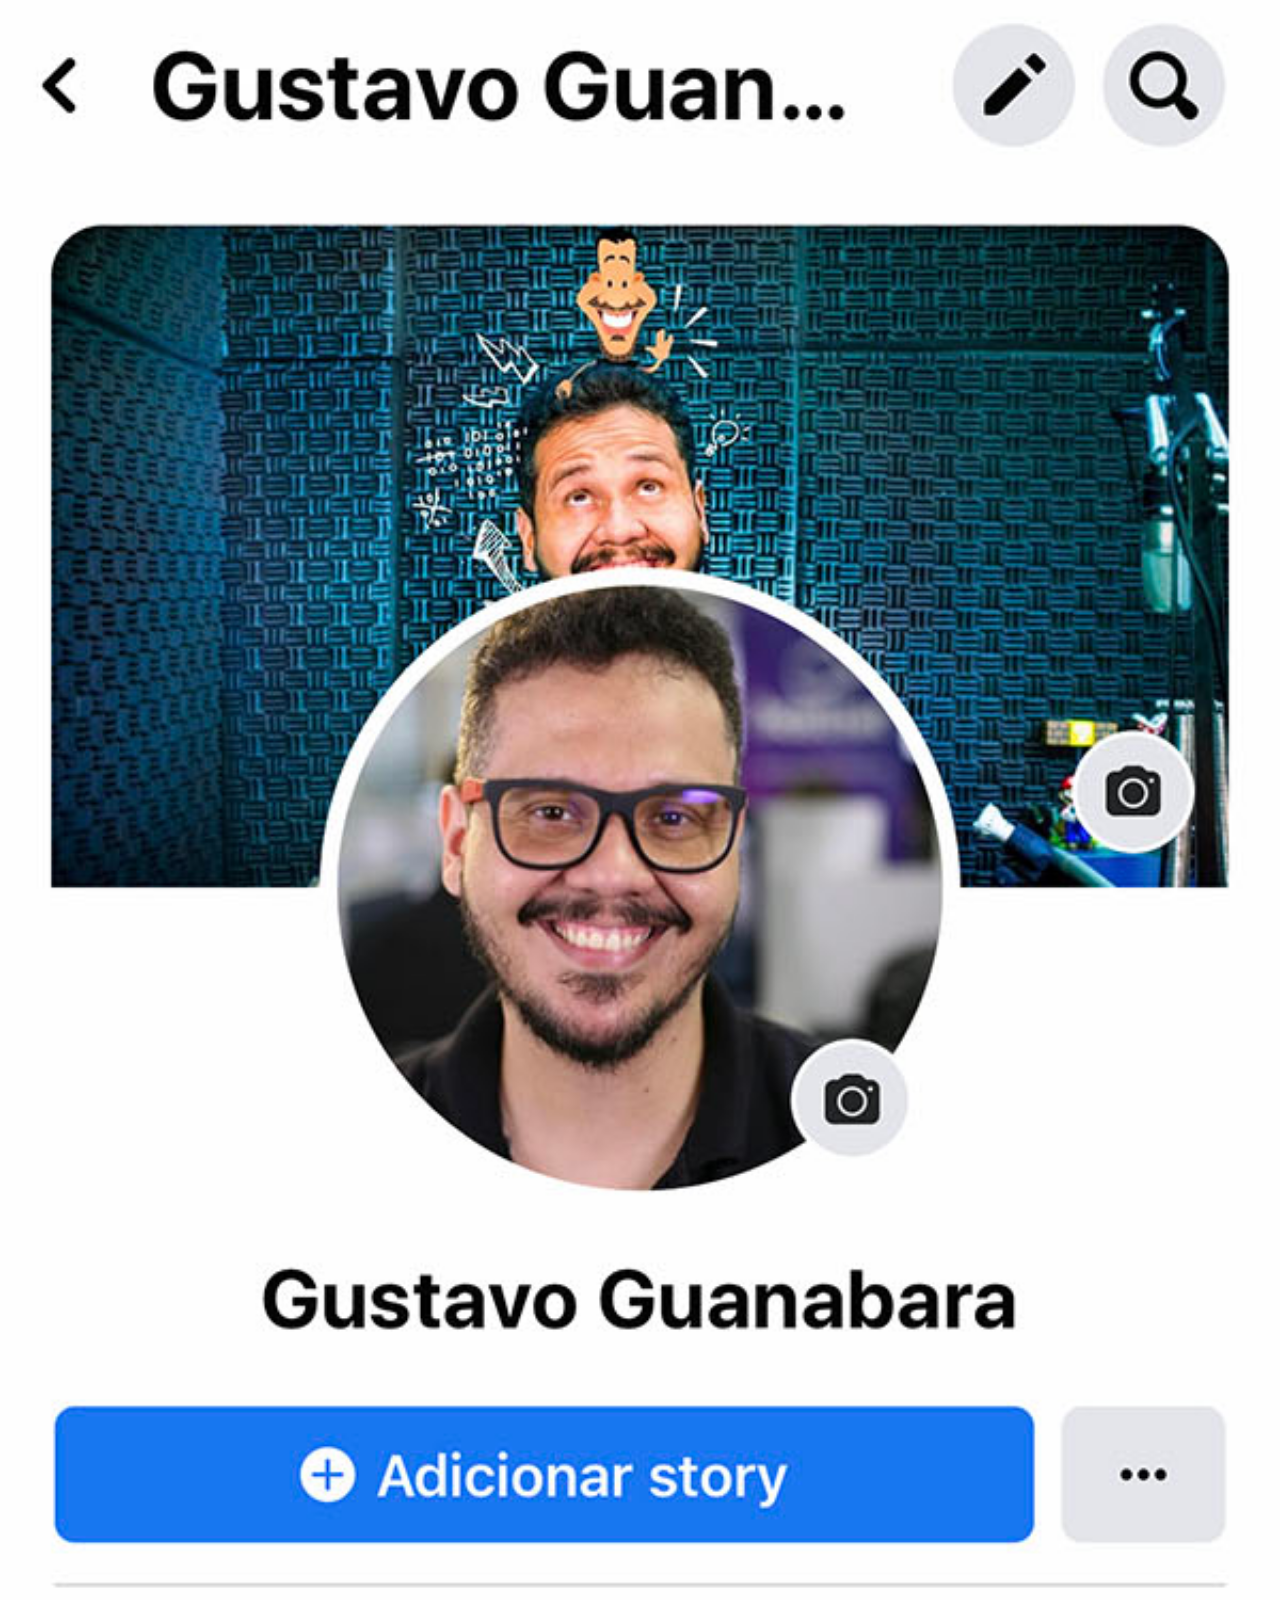
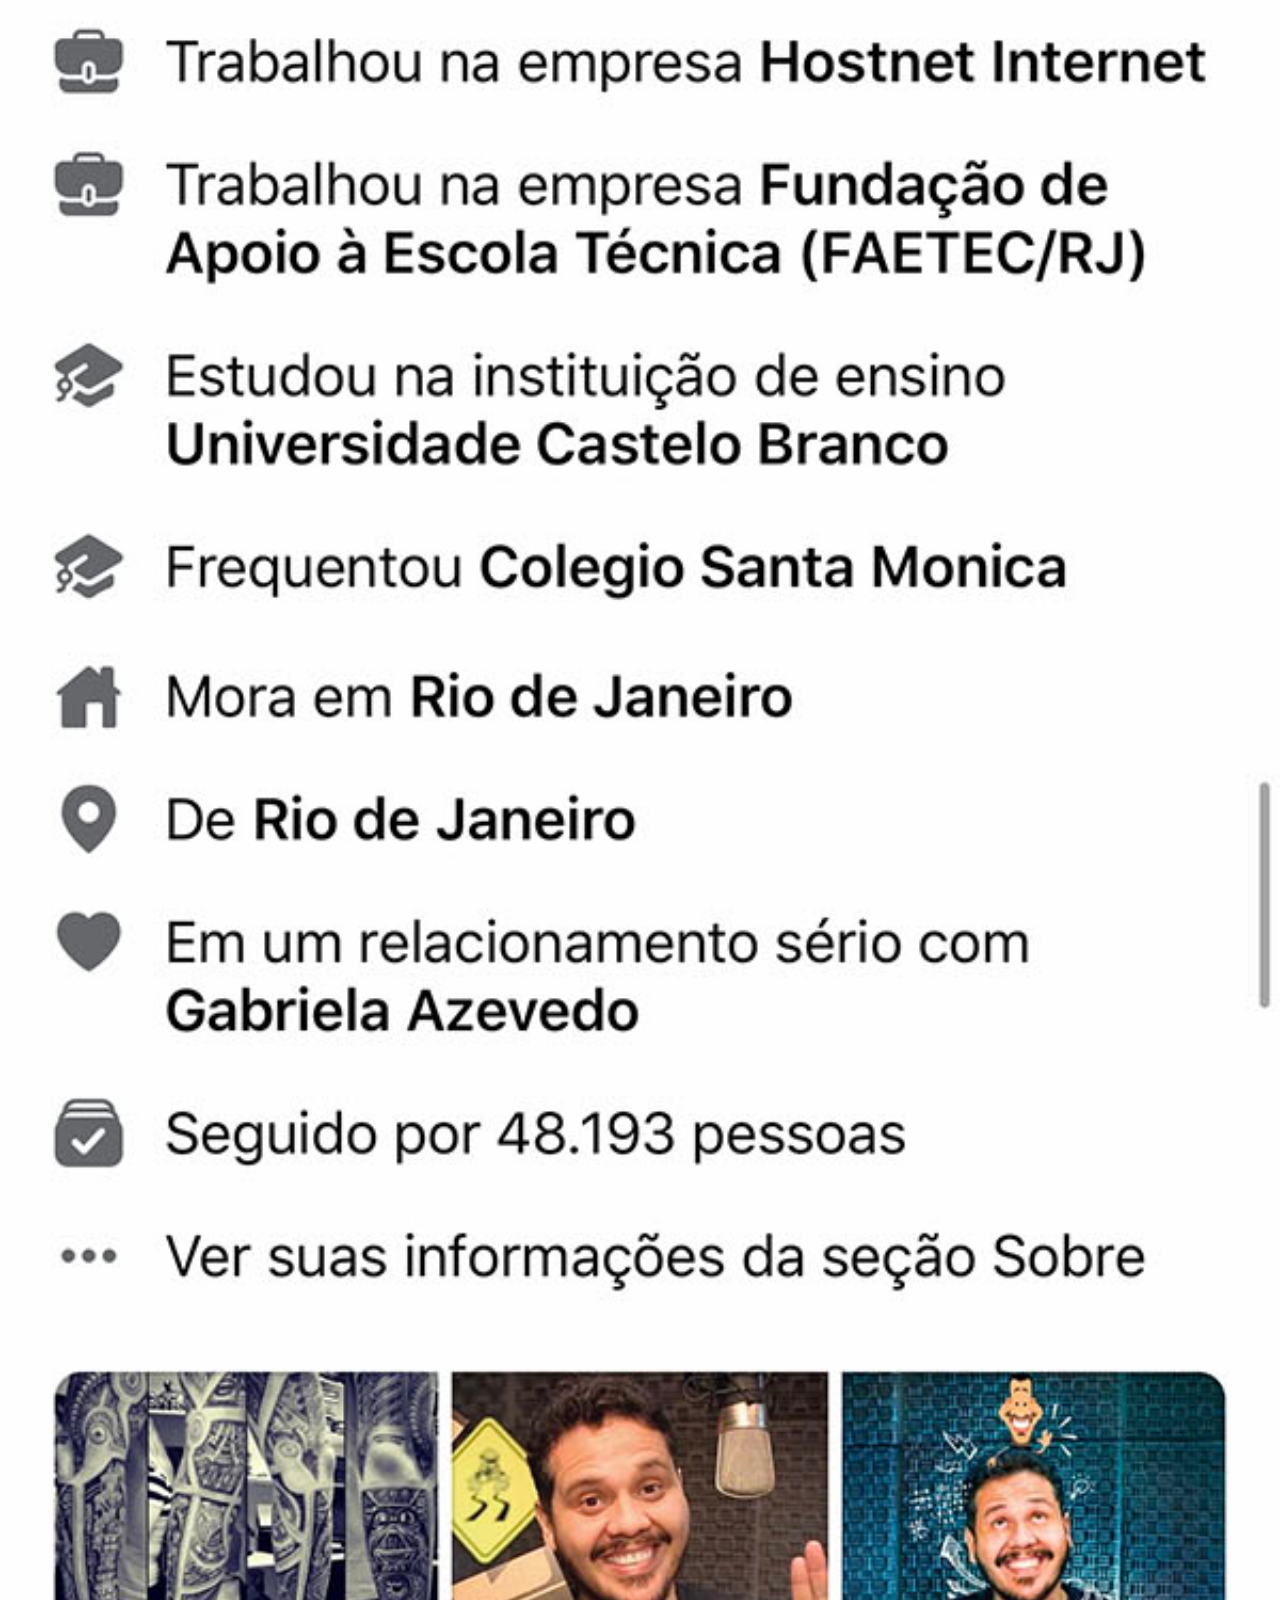
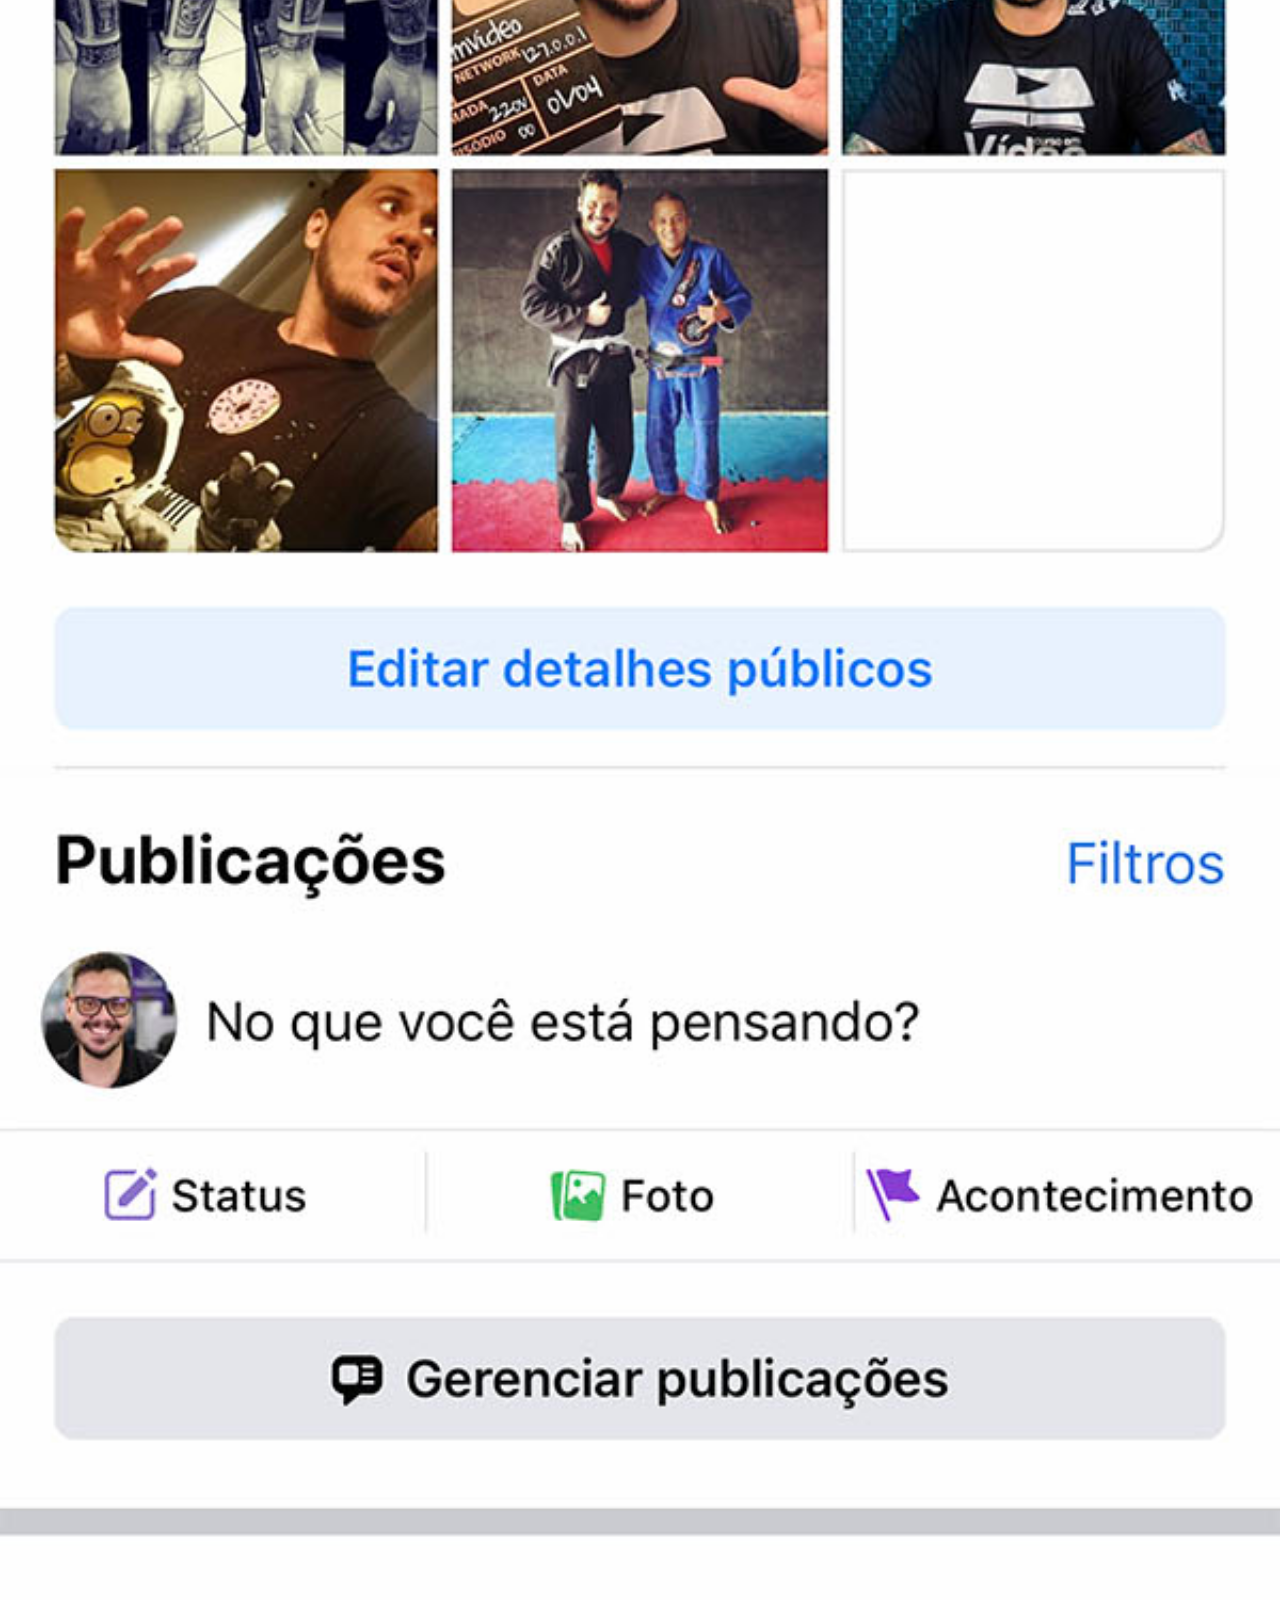
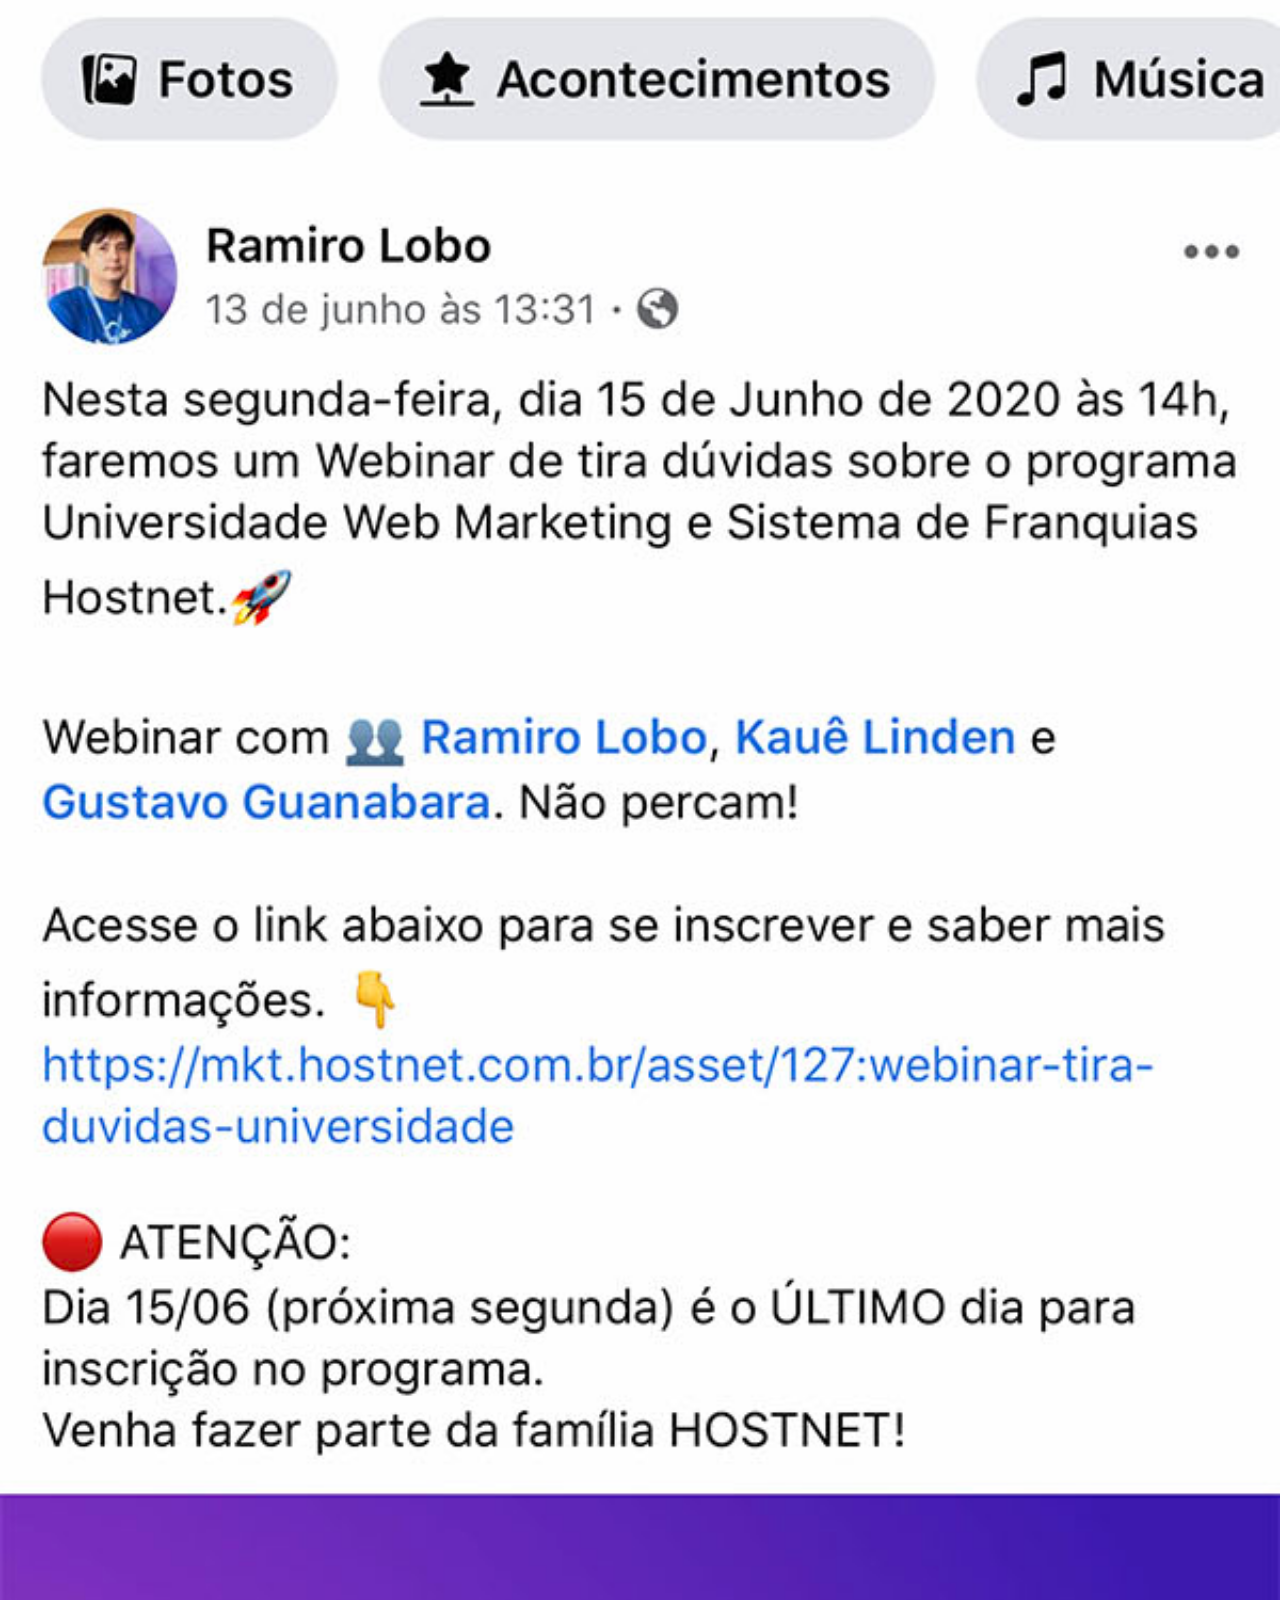
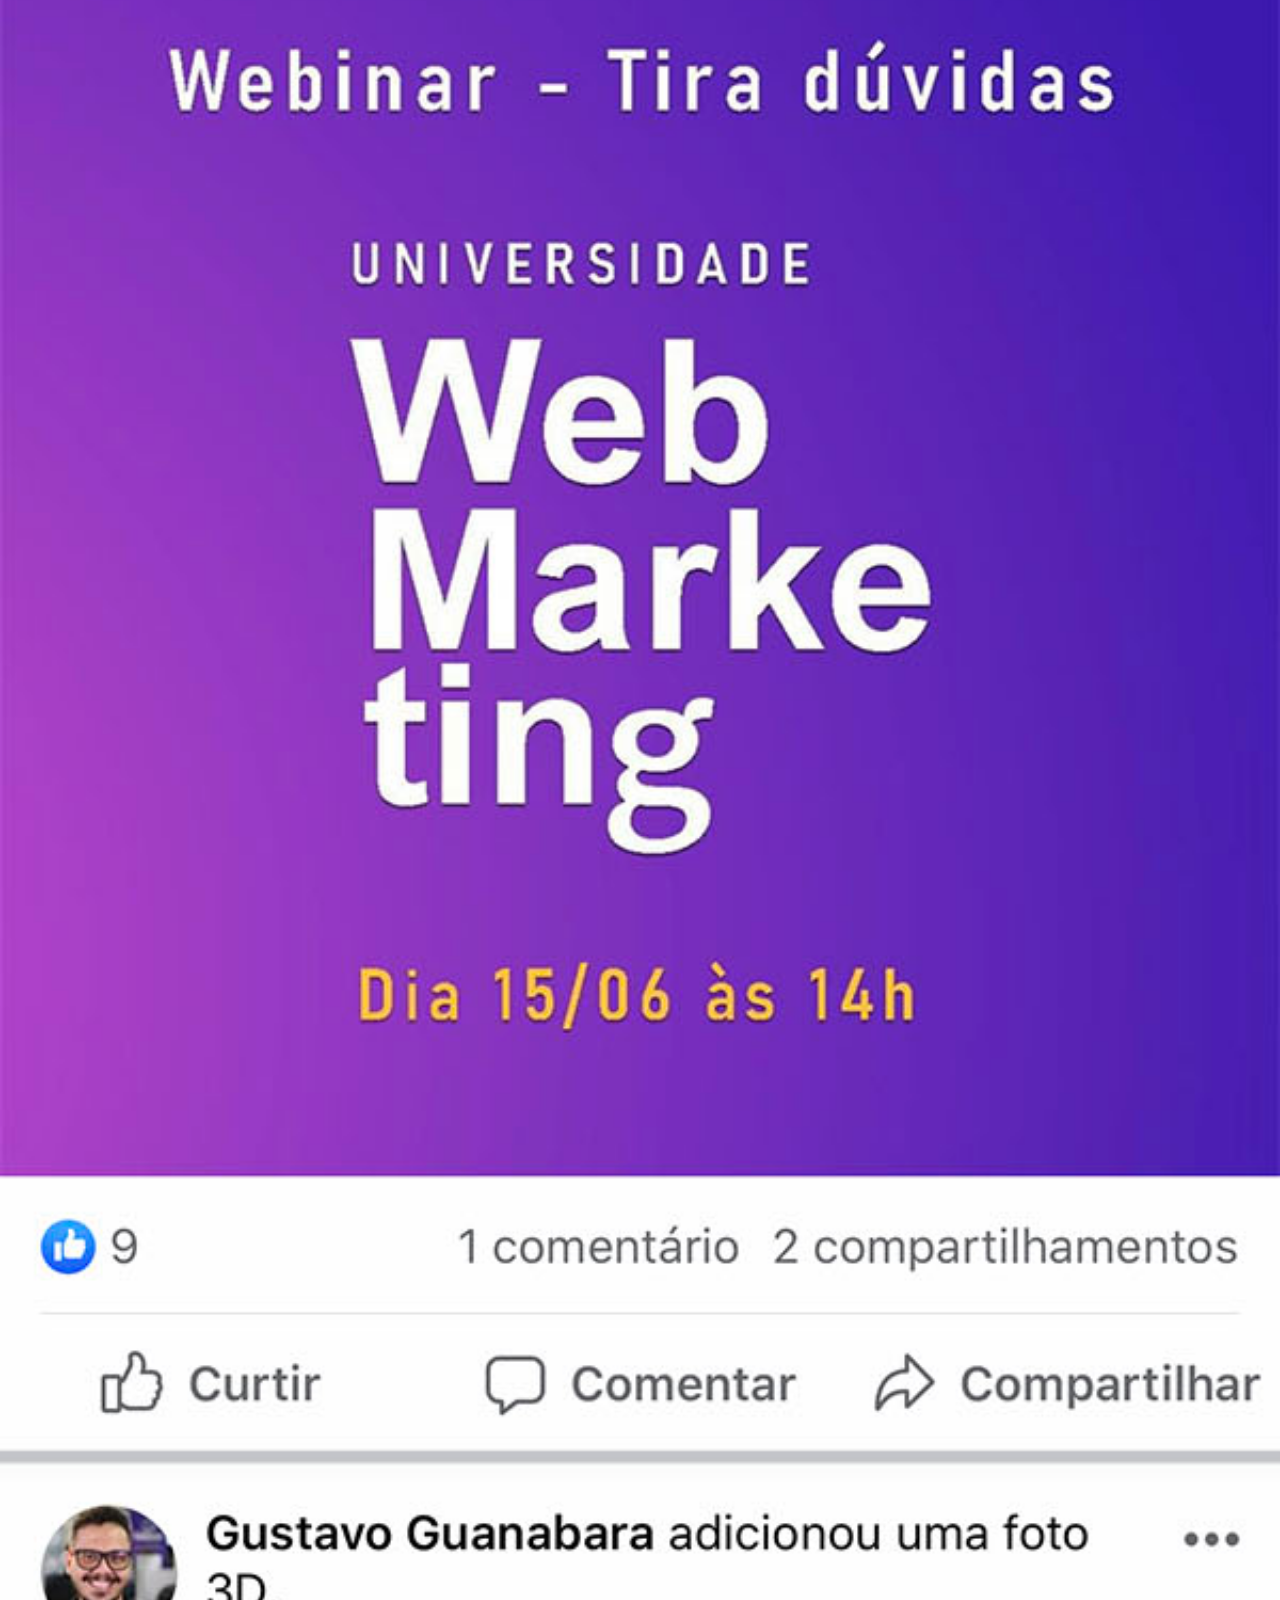
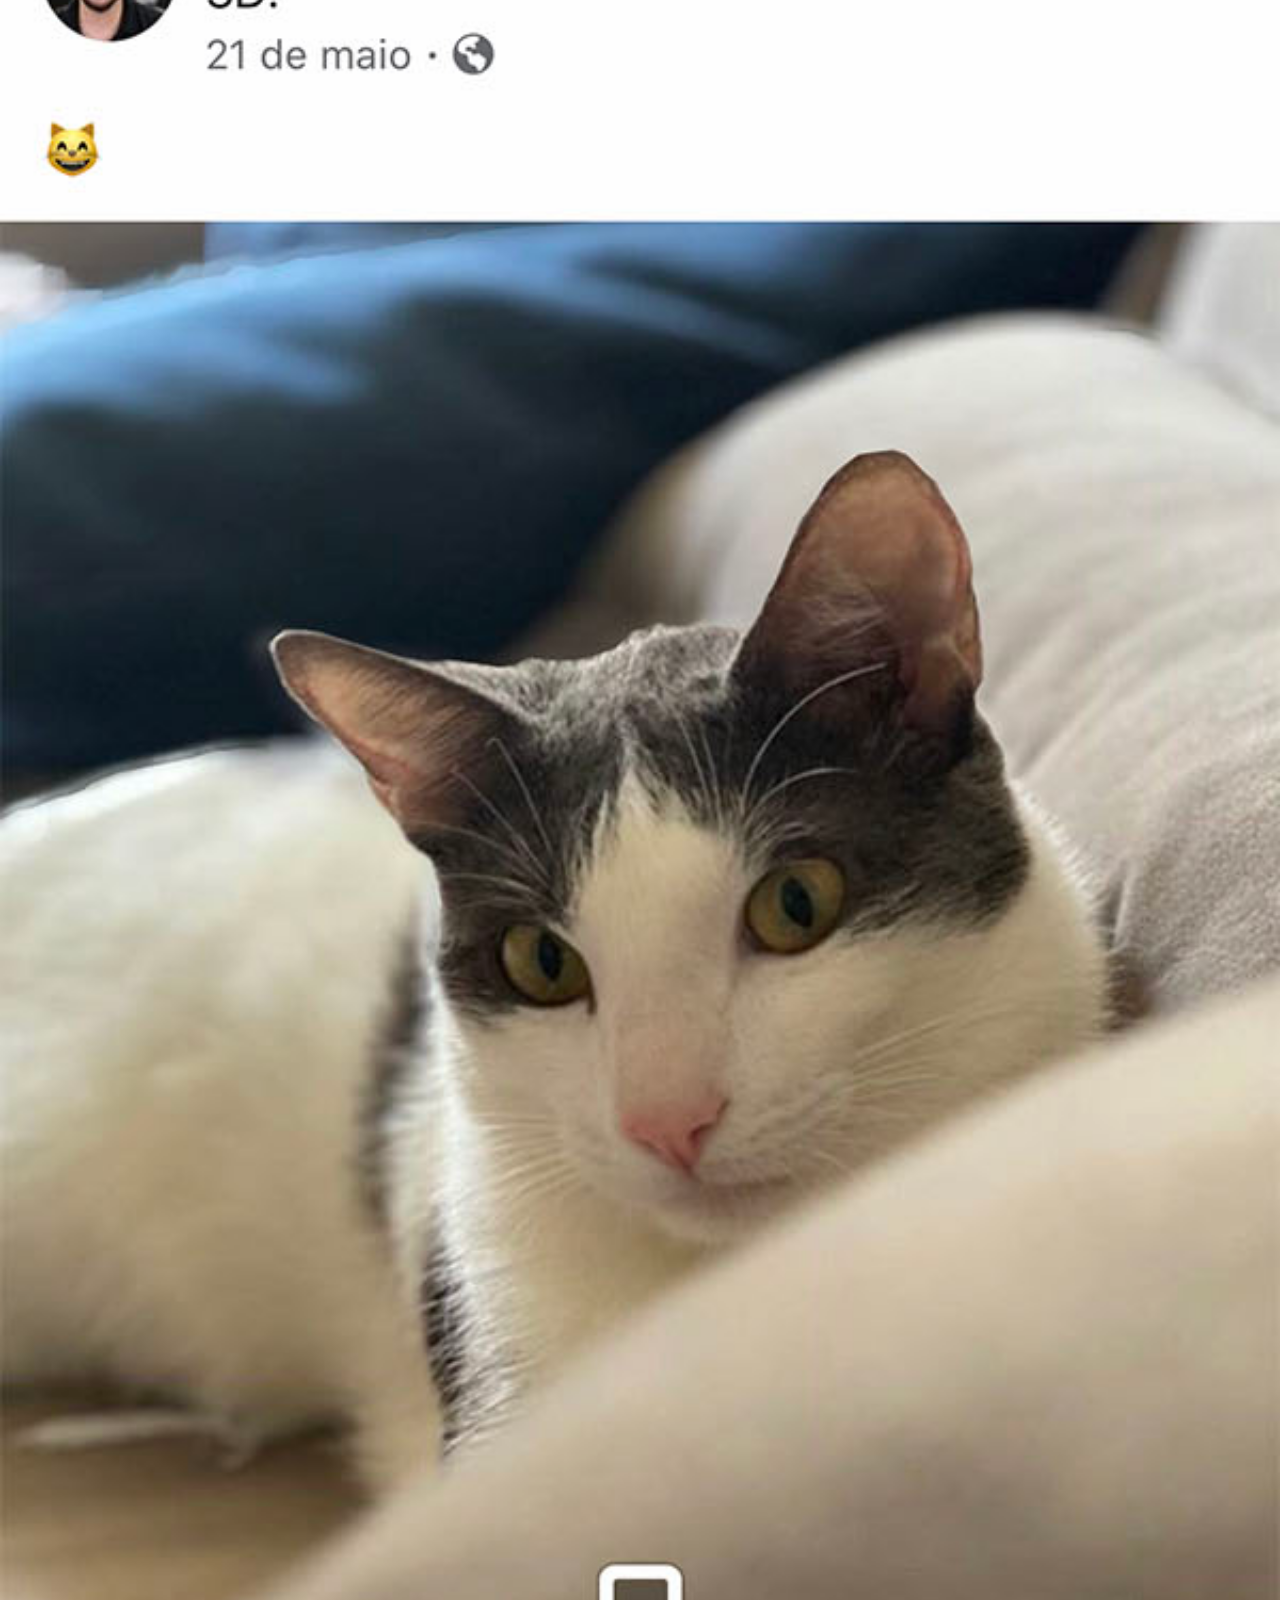
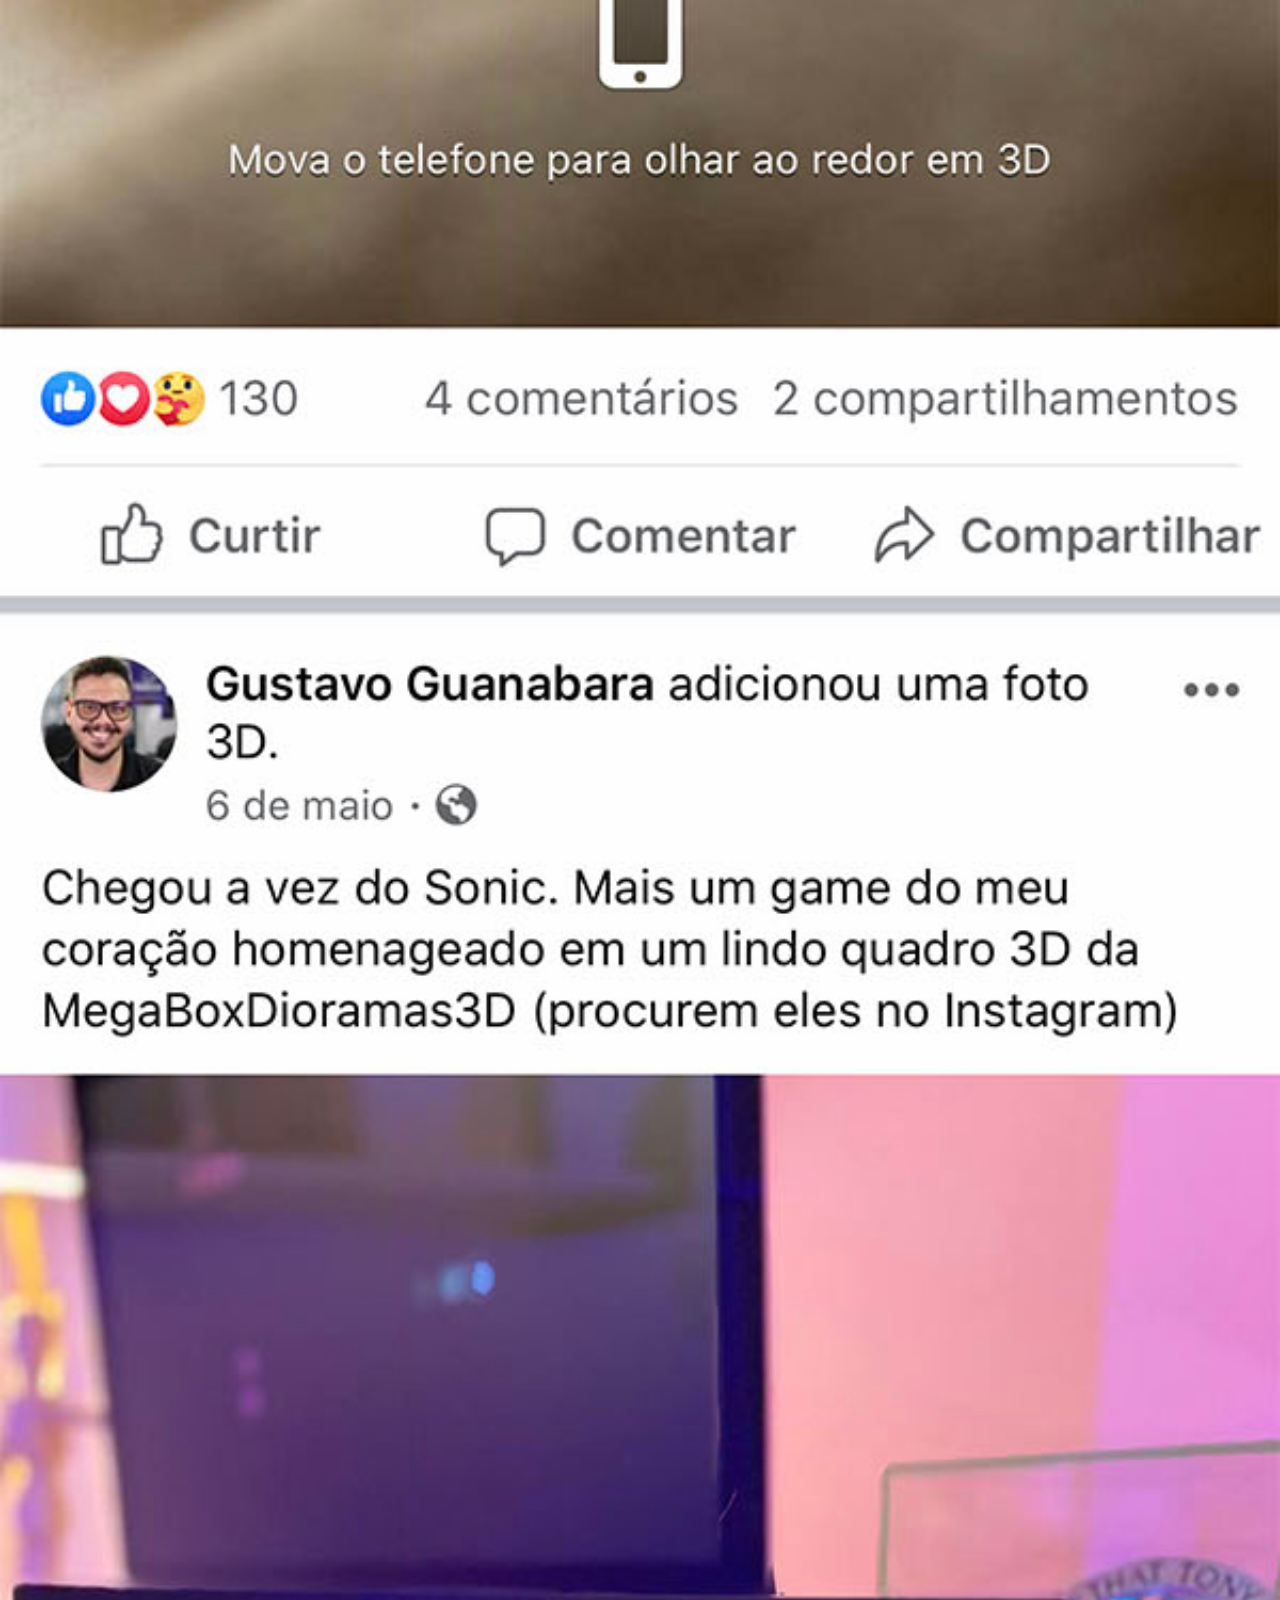
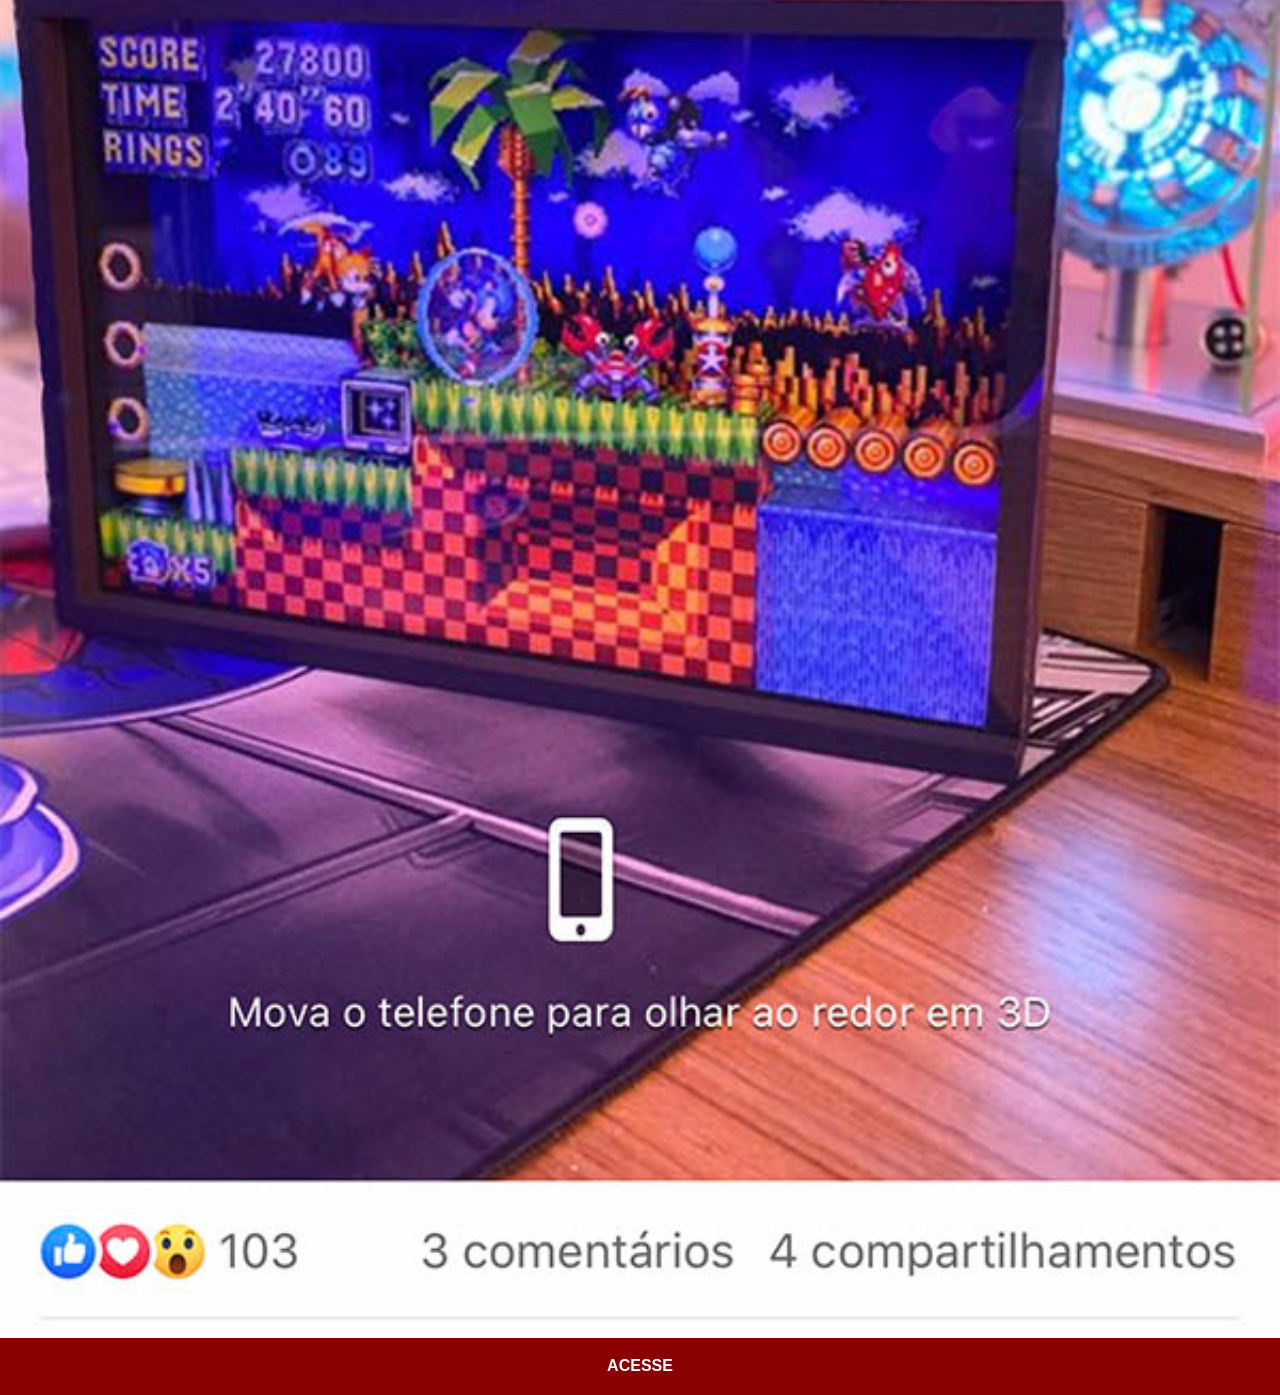
==== facebook.html @ 12e4f019 "atualizei links das paginas sociais" ====
<!DOCTYPE html>
<html lang="pt-br">
<head>
    <meta charset="UTF-8">
    <meta name="viewport" content="width=device-width, initial-scale=1.0">
    <title>Facebook</title>
    <link rel="stylesheet" href="estilos/social.css">
</head>
<body>
    <img src="imagens/tela-facebook.jpg" alt="Facebook">
    <a href="https://www.facebook.com/lais.ferreira.637560?rdid=MnCzOfsJ5XdXARLX&share_url=https%3A%2F%2Fwww.facebook.com%2Fshare%2F1FwnsKgaJ2%2F#" target="_blank">ACESSE</a>
</body>
</html>
---- estilos/social.css ----
@charset 'UTF-8';

  * {
            margin: 0px;
            padding: 0px;
            font-family: Arial, Helvetica, sans-serif;
        }

        ::-webkit-scrollbar {
            width: 0px;
            height: 0px;
        }


        img {
            width: 100vw;

        }

    

        a {
            display: block;
            background-color: darkred;
            color: white;
            padding: 20px;
            text-align: center;
            font-weight: bolder;
            text-decoration: none;
            margin-top: -5px;
        }

        a:hover {
            background-color: red;
        }
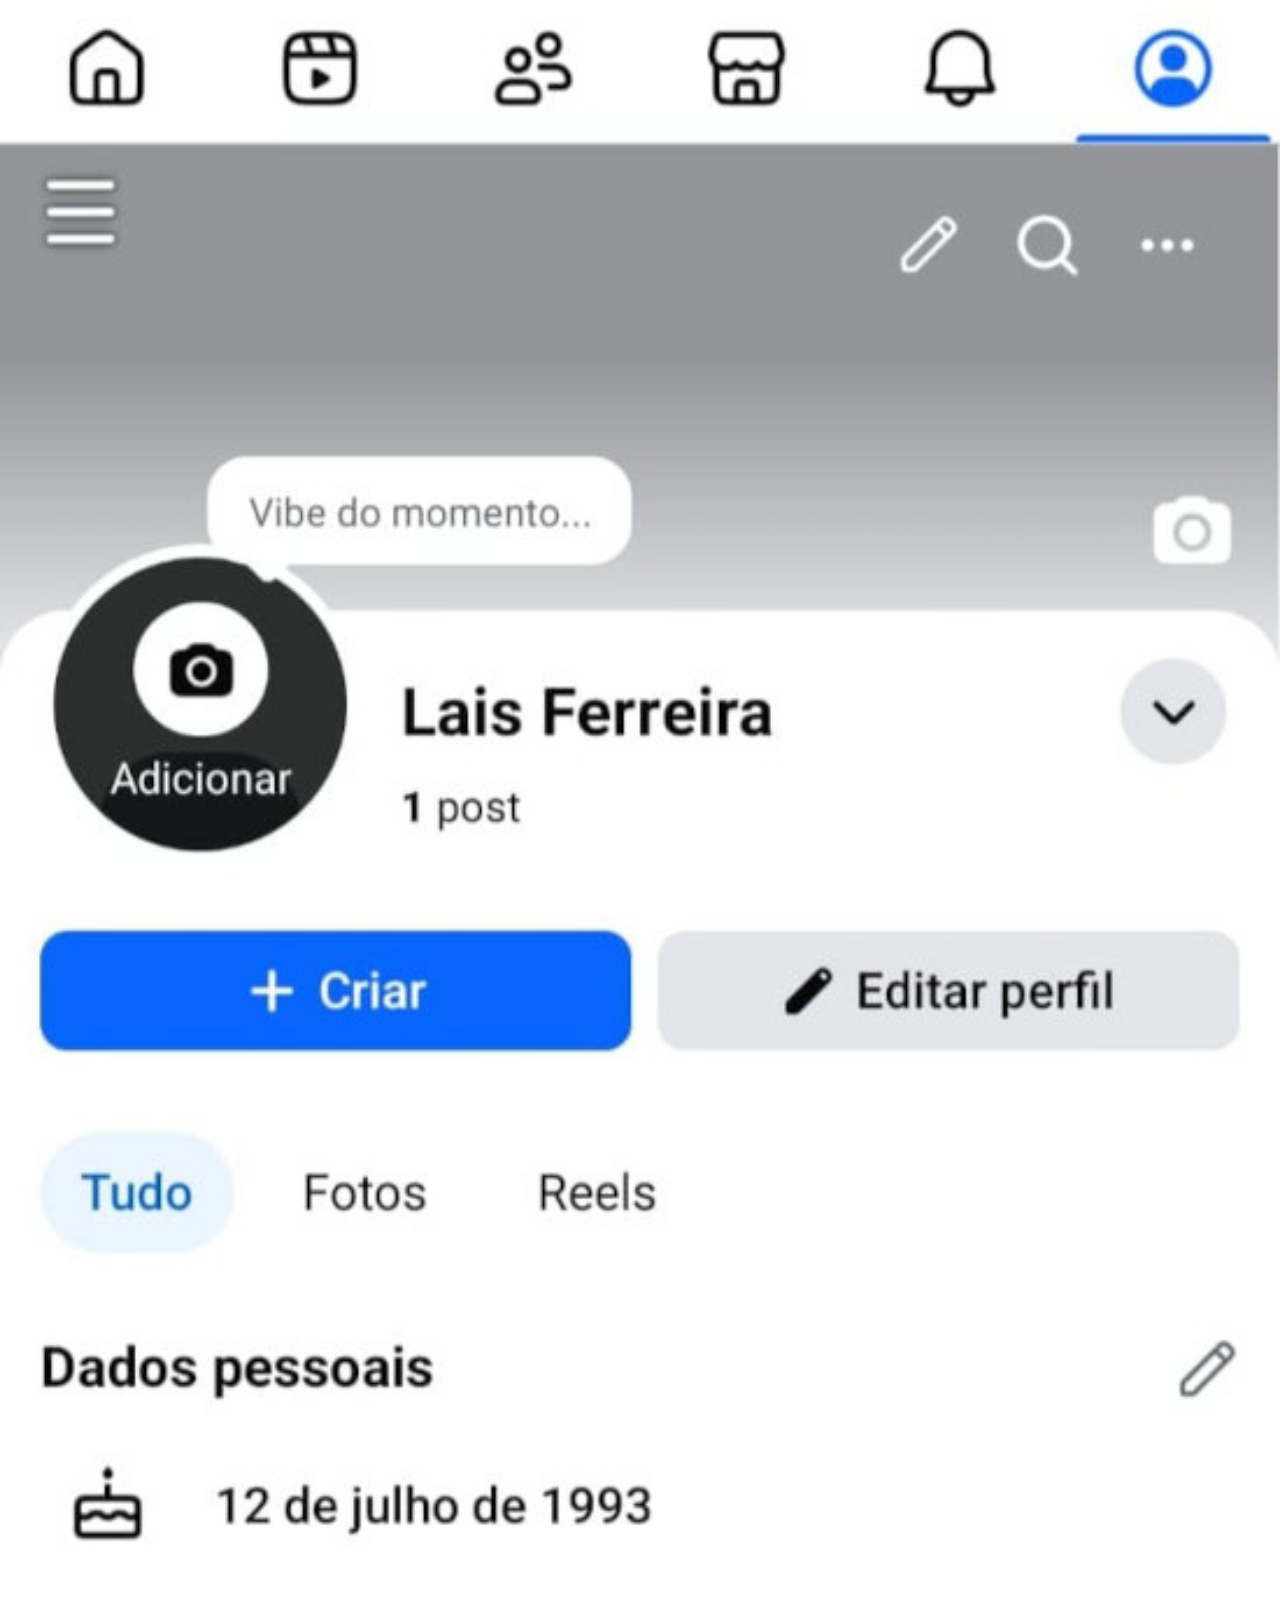
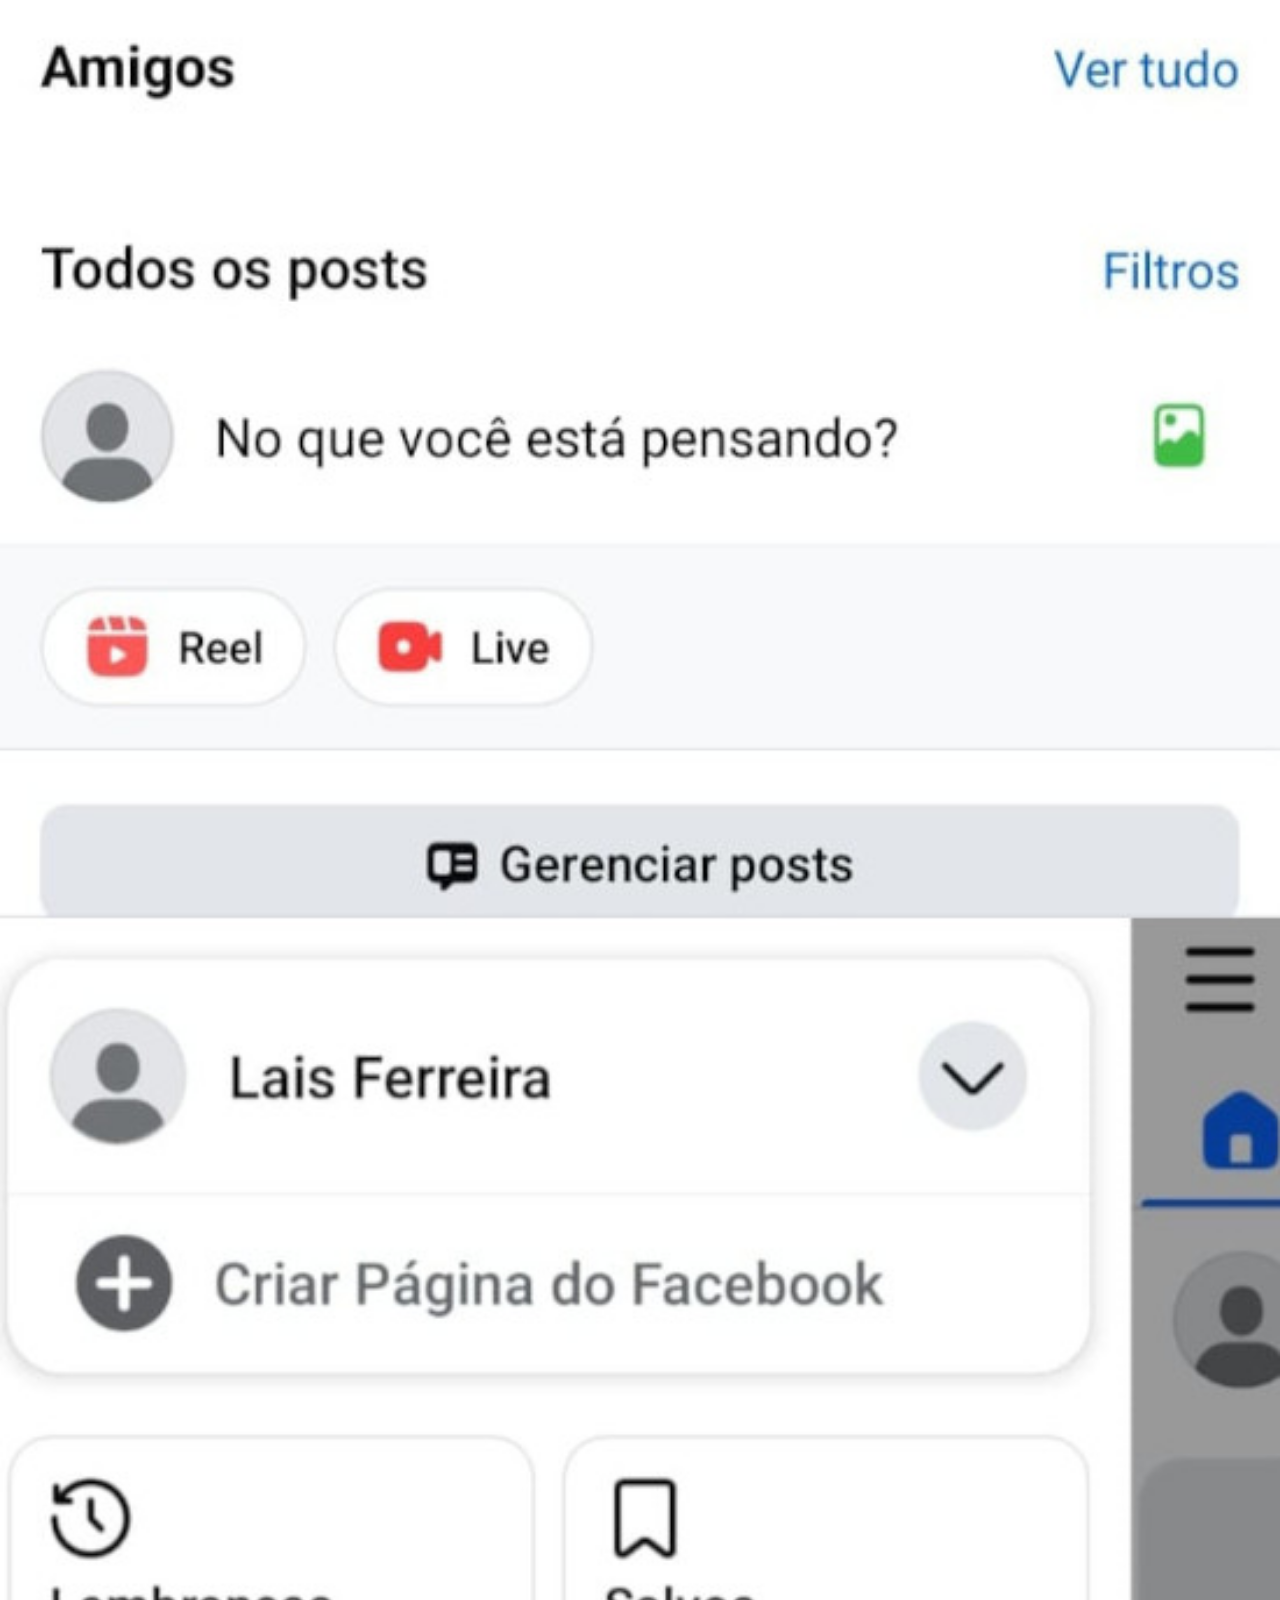
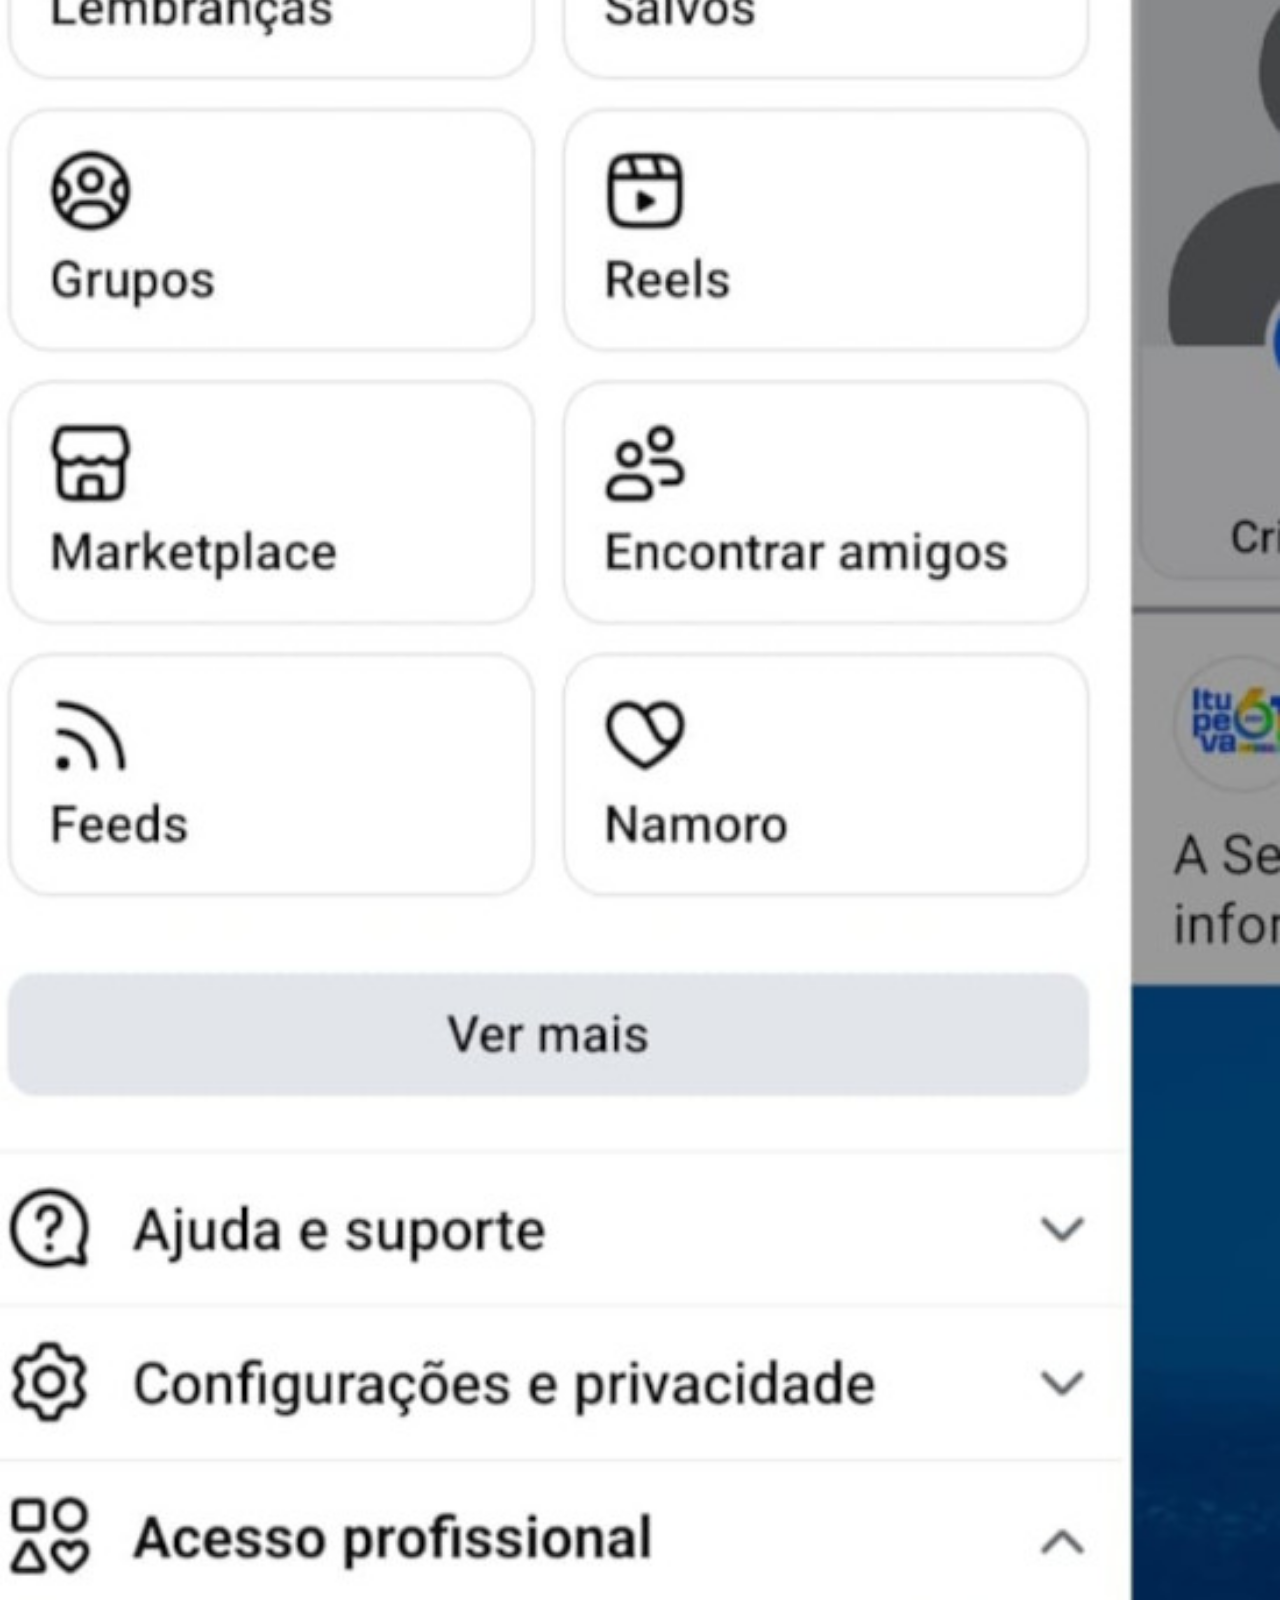
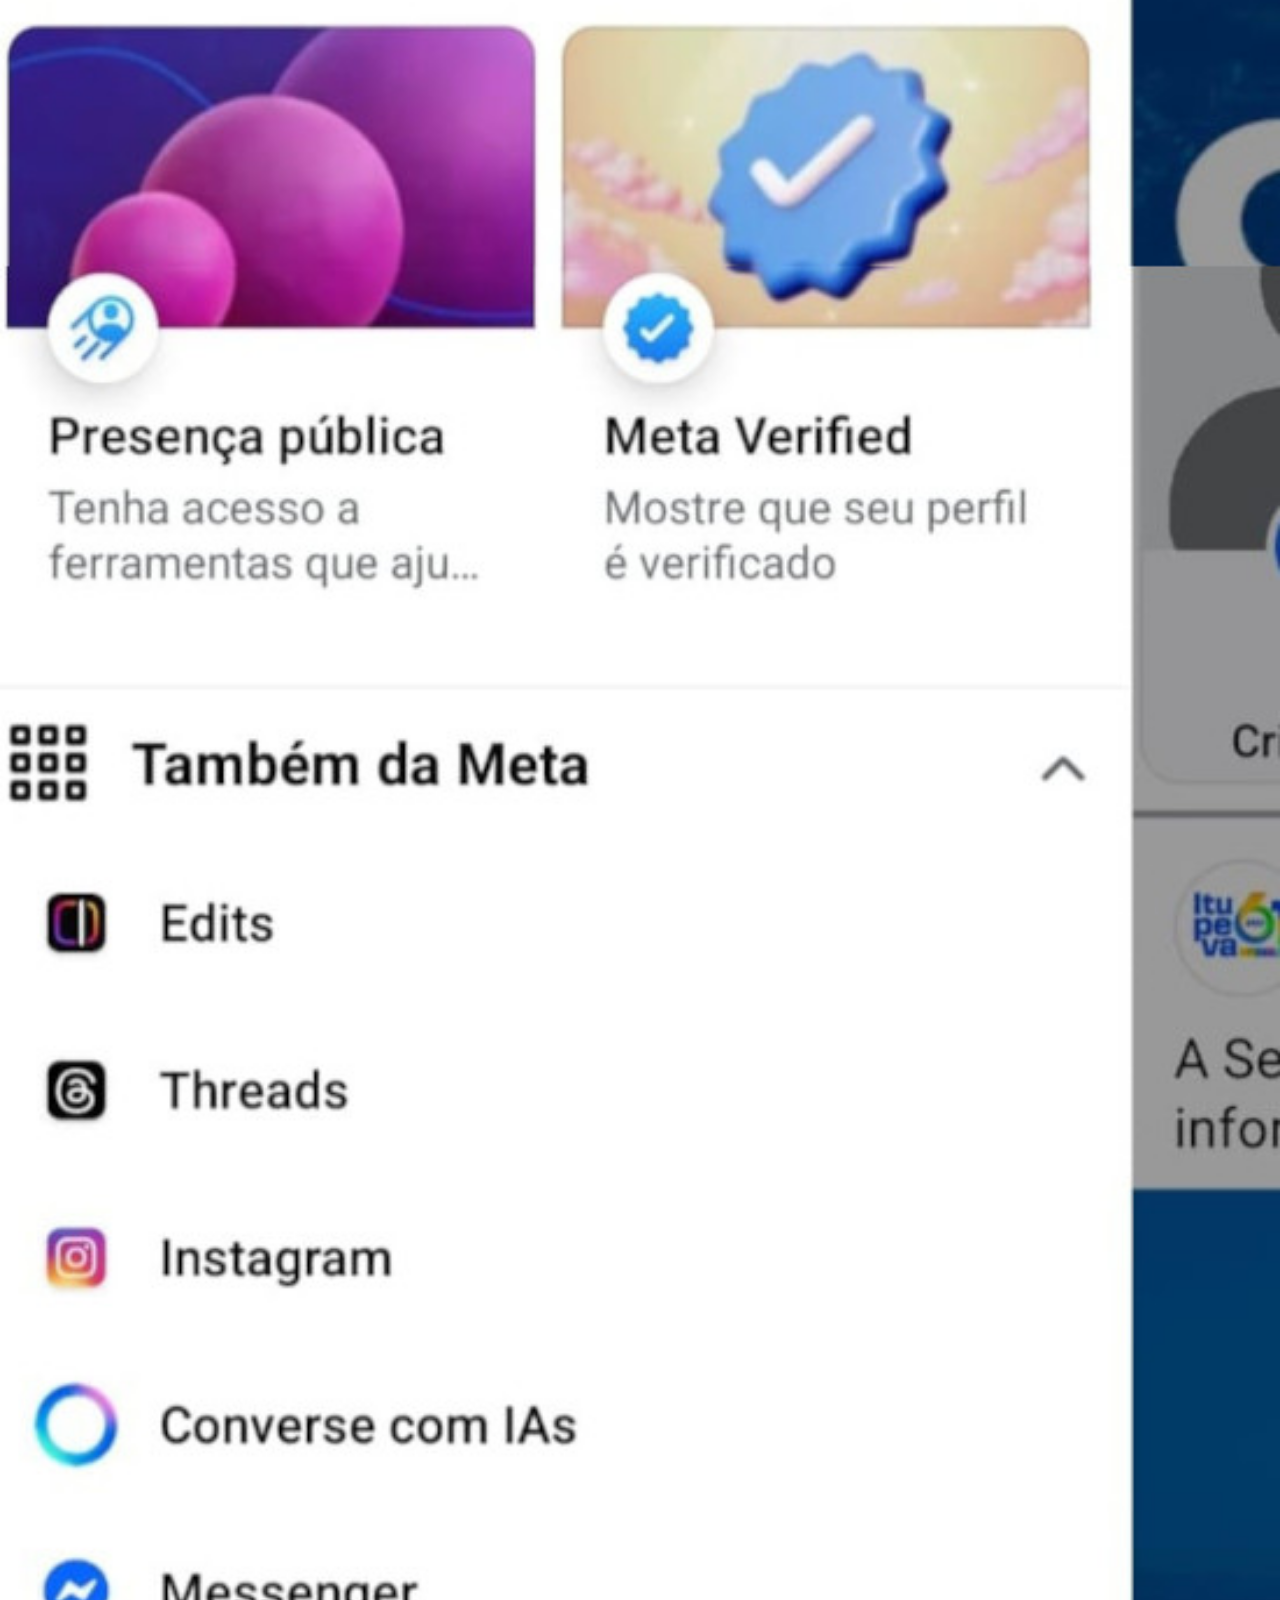
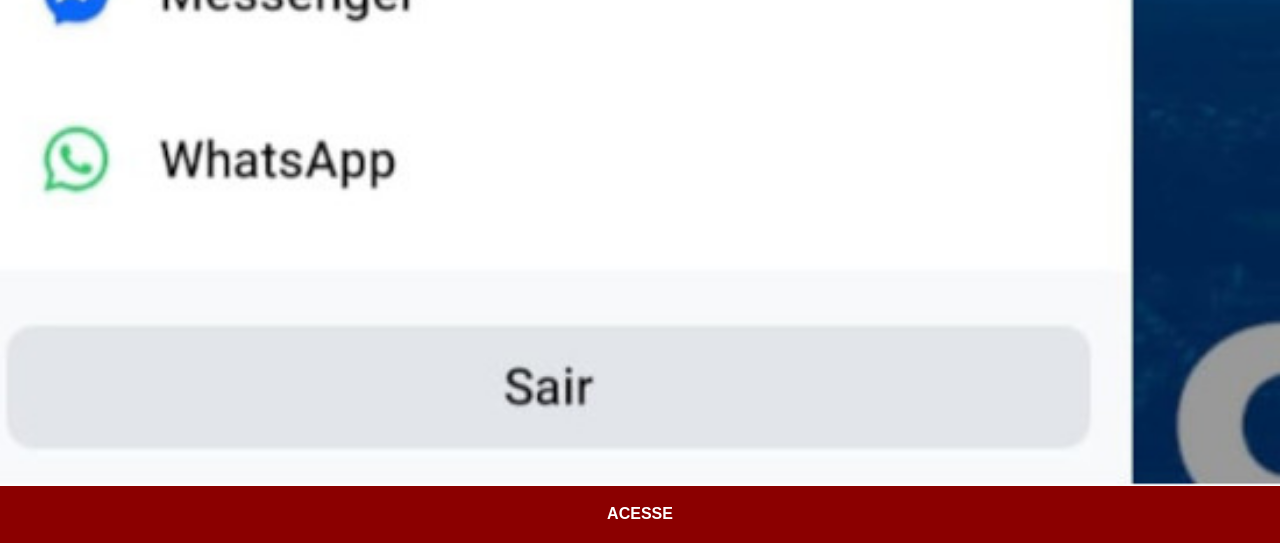
==== commit 0bfc01d2: "atualizei foto tela facebok" ====
--- a/facebook.html
+++ b/facebook.html
@@ -7,7 +7,7 @@
     <link rel="stylesheet" href="estilos/social.css">
 </head>
 <body>
-    <img src="imagens/tela-facebook.jpg" alt="Facebook">
+    <img src="imagens/tela-facebok-lais.jpg" alt="Facebook">
     <a href="https://www.facebook.com/lais.ferreira.637560?rdid=MnCzOfsJ5XdXARLX&share_url=https%3A%2F%2Fwww.facebook.com%2Fshare%2F1FwnsKgaJ2%2F#" target="_blank">ACESSE</a>
 </body>
 </html>
--- a/estilos/social.css
+++ b/estilos/social.css
@@ -14,6 +14,7 @@
 
         img {
             width: 100vw;
+            
 
         }
 
